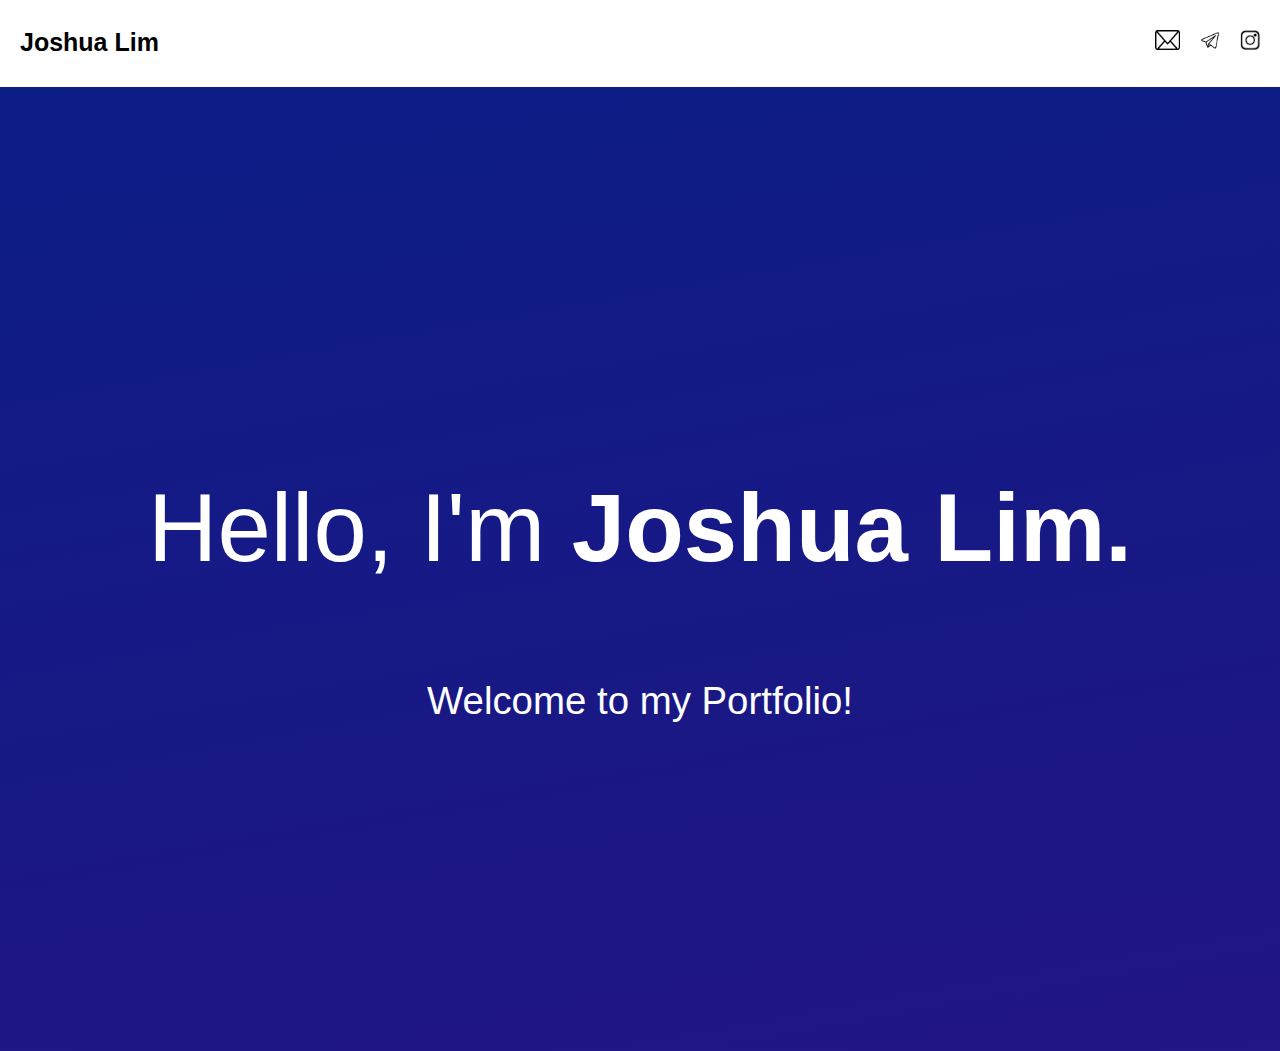
==== index.html @ 33210a92 "Update index.html" ====
<!DOCTYPE HTML>
  <html>
    
    <head>
      <link rel="stylesheet" href="style.css">
    </head>
  
    <body class="css-selector">
      
      <div class="header">
        <a href="index.html" class="logo" style="font-weight: 500;"><strong>Joshua Lim</strong></a>
        <div class="header-right">
          <a href="mailto:sosh@gmail.com"><img alt="Mail" src="mailLogo.PNG"
         width="25" height="20"></a>
          <a href="https://telegram.me/joshualim_30"><img alt="Telegram" src="telegramLogo.png"
         width="20" height="20"></a>
          <a href="https://www.instagram.com/joshualim_30"><img alt="Instagram" src="instagramLogo.png"
         width="20" height="20"></a>
        </div>
      </div>
      
      <div>
      <center>
        <div class="divFillA" style="display:table-cell; vertical-align:middle; width: 100vw; height: 100vh; z-index: -1; padding: 2.5vw;">
          <p style="font-size: 7.5vw; font-weight: 500;">Hello, I'm <strong>Joshua Lim.</strong></p>
          <h3 style="font-size: 3vw; font-weight: 400;">Welcome to my Portfolio!</h3>
        </div>
      </center>
      </div>
      
    </body>
    
</html>
---- style.css ----
body {
  margin: 0;
  padding: 0;
  color: white;
  font-family: Helvetica !important;
}

.css-selector {
    background: linear-gradient(350deg, rgba(65,244,251,1), rgba(81,2,125,1), rgba(10,30,135,1));
    background-size: 600% 600%;
    -webkit-animation: AnimationName 1s ease infinite;
    -moz-animation: AnimationName 1s ease infinite;
    -o-animation: AnimationName 1s ease infinite;
    animation: AnimationName 1s ease infinite;
}
@-webkit-keyframes AnimationName {
    0%{background-position:0% 50%}
    50%{background-position:100% 50%}
    100%{background-position:0% 50%}
}
@-moz-keyframes AnimationName {
    0%{background-position:0% 50%}
    50%{background-position:100% 50%}
    100%{background-position:0% 50%}
}
@-o-keyframes AnimationName {
    0%{background-position:0% 50%}
    50%{background-position:100% 50%}
    100%{background-position:0% 50%}
}
@keyframes AnimationName {
    0%{background-position:0% 50%}
    50%{background-position:100% 50%}
    100%{background-position:0% 50%}
}

.divClearR {
    position: center;
    background-color: transparent;
    box-sizing: border-box;
    padding: 30px;
    color: #fff;
    margin-top: 25px;
    margin-bottom: 25vh;
    width: 100%;
    height: 60vh;
    text-align: center;
}

.divClearR:after {
    position: absolute;
    width: 100%;
    height: 100vh;
    content: '';
    background: inherit;
    z-index: -1;
    top: 0;
    right: 0;
    left: 0;
    bottom: 0;
    transform-origin: top right;
    transform: skewY(-4deg);
}

.divClearL {
    position: center;
    background-color: transparent;
    box-sizing: border-box;
    padding: 30px;
    color: #fff;
    margin-top: 25px;
    margin-bottom: 25vh;
    width: 100%;
    height: 60vh;
    text-align: center;
}

.divClearL:after {
    position: absolute;
    width: 100%;
    height: 100vh;
    content: '';
    background: inherit;
    z-index: -1;
    top: 0;
    right: 0;
    left: 0;
    bottom: 0;
    transform-origin: top right;
    transform: skewY(-4deg);
}

.divFillR {


}


.divFillL {


}

/* Style the header with a grey background and some padding */
.header {
  overflow: hidden;
  background-color: white;
  padding: 20px 10px;
}

/* Style the header links */
.header a {
  float: left;
  color: black;
  text-align: center;
  padding: 10px;
  margin: 0px;
  text-decoration: none;
  font-size: 18px;
  line-height: 25px;
  border-radius: 15px;
}

/* Style the logo link (notice that we set the same value of line-height and font-size to prevent the header to increase when the font gets bigger */
.header a.logo {
  font-size: 25px;
  font-weight: bold;
}

/* Change the background color on mouse-over */
.header a:hover {
  background-color: #ddd;
  color: black;
}

/* Style the active/current link*/
.header a.active {
  background-color: black;
  color: white;
}

/* Float the link section to the right */
.header-right {
  float: right;
}

/* Add media queries for responsiveness - when the screen is 500px wide or less, stack the links on top of each other */
@media screen and (max-width: 500px) {
  .header a {
    float: none;
    display: block;
    text-align: left;
  }
  .header-right {
    float: none;
  }
}
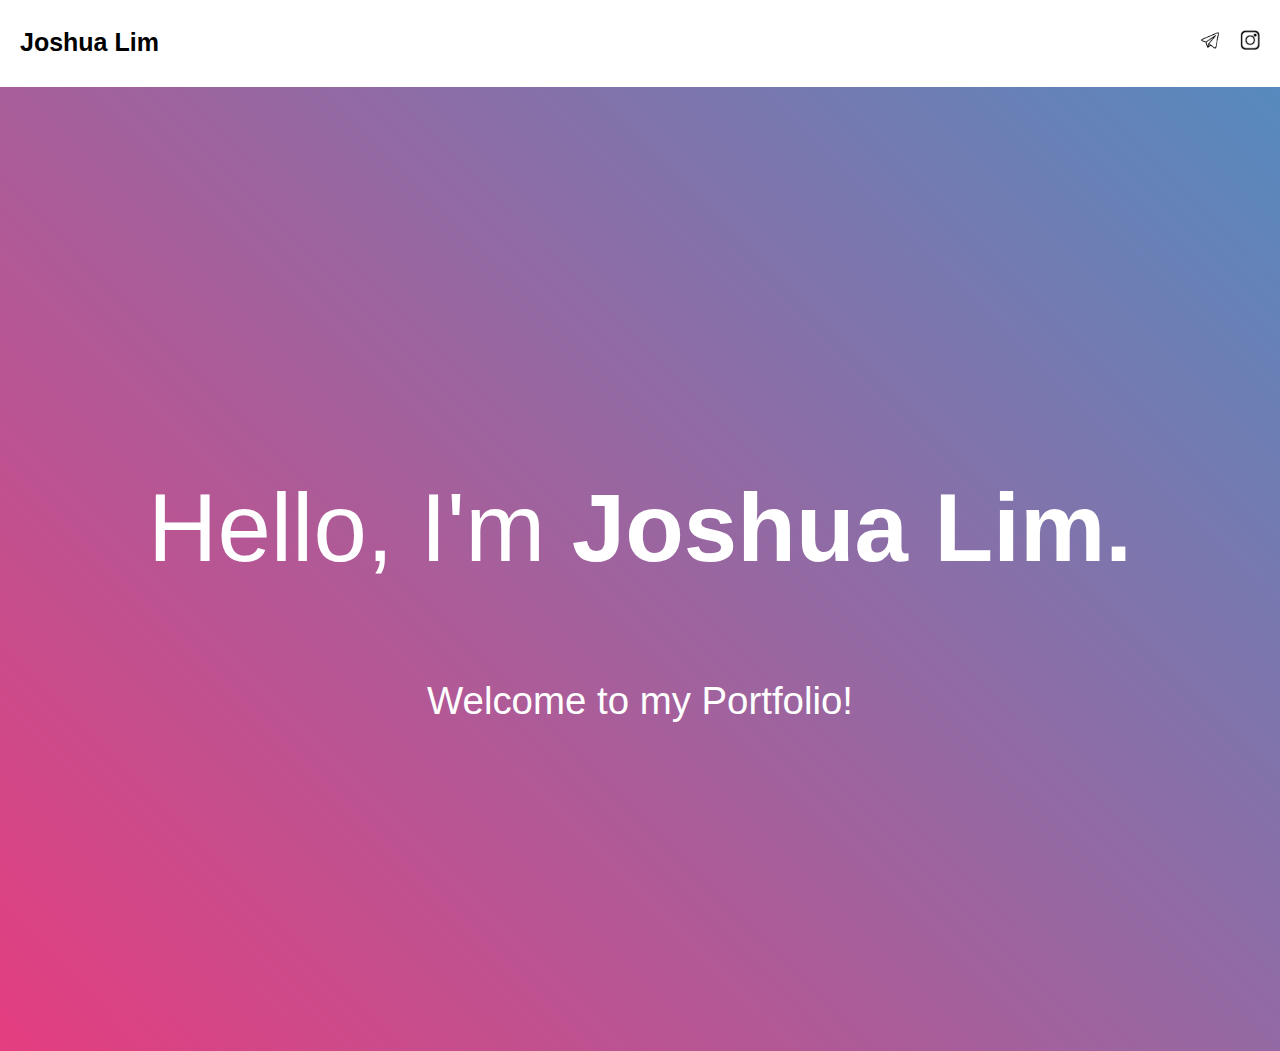
==== commit 814be990: "Update index.html" ====
--- a/index.html
+++ b/index.html
@@ -10,8 +10,6 @@
       <div class="header">
         <a href="index.html" class="logo" style="font-weight: 500;"><strong>Joshua Lim</strong></a>
         <div class="header-right">
-          <a href="mailto:sosh@gmail.com"><img alt="Mail" src="mailLogo.PNG"
-         width="25" height="20"></a>
           <a href="https://telegram.me/joshualim_30"><img alt="Telegram" src="telegramLogo.png"
          width="20" height="20"></a>
           <a href="https://www.instagram.com/joshualim_30"><img alt="Instagram" src="instagramLogo.png"
--- a/style.css
+++ b/style.css
@@ -3,35 +3,21 @@
   padding: 0;
   color: white;
   font-family: Helvetica !important;
+	background: linear-gradient(45deg, #ee7752, #e73c7e, #23a6d5, #23d5ab);
+	background-size: 400% 400%;
+	animation: gradient 15s ease infinite;
 }
 
-.css-selector {
-    background: linear-gradient(350deg, rgba(65,244,251,1), rgba(81,2,125,1), rgba(10,30,135,1));
-    background-size: 600% 600%;
-    -webkit-animation: AnimationName 1s ease infinite;
-    -moz-animation: AnimationName 1s ease infinite;
-    -o-animation: AnimationName 1s ease infinite;
-    animation: AnimationName 1s ease infinite;
-}
-@-webkit-keyframes AnimationName {
-    0%{background-position:0% 50%}
-    50%{background-position:100% 50%}
-    100%{background-position:0% 50%}
-}
-@-moz-keyframes AnimationName {
-    0%{background-position:0% 50%}
-    50%{background-position:100% 50%}
-    100%{background-position:0% 50%}
-}
-@-o-keyframes AnimationName {
-    0%{background-position:0% 50%}
-    50%{background-position:100% 50%}
-    100%{background-position:0% 50%}
-}
-@keyframes AnimationName {
-    0%{background-position:0% 50%}
-    50%{background-position:100% 50%}
-    100%{background-position:0% 50%}
+@keyframes gradient {
+	0% {
+		background-position: 0% 50%;
+	}
+	50% {
+		background-position: 100% 50%;
+	}
+	100% {
+		background-position: 0% 50%;
+	}
 }
 
 .divClearR {
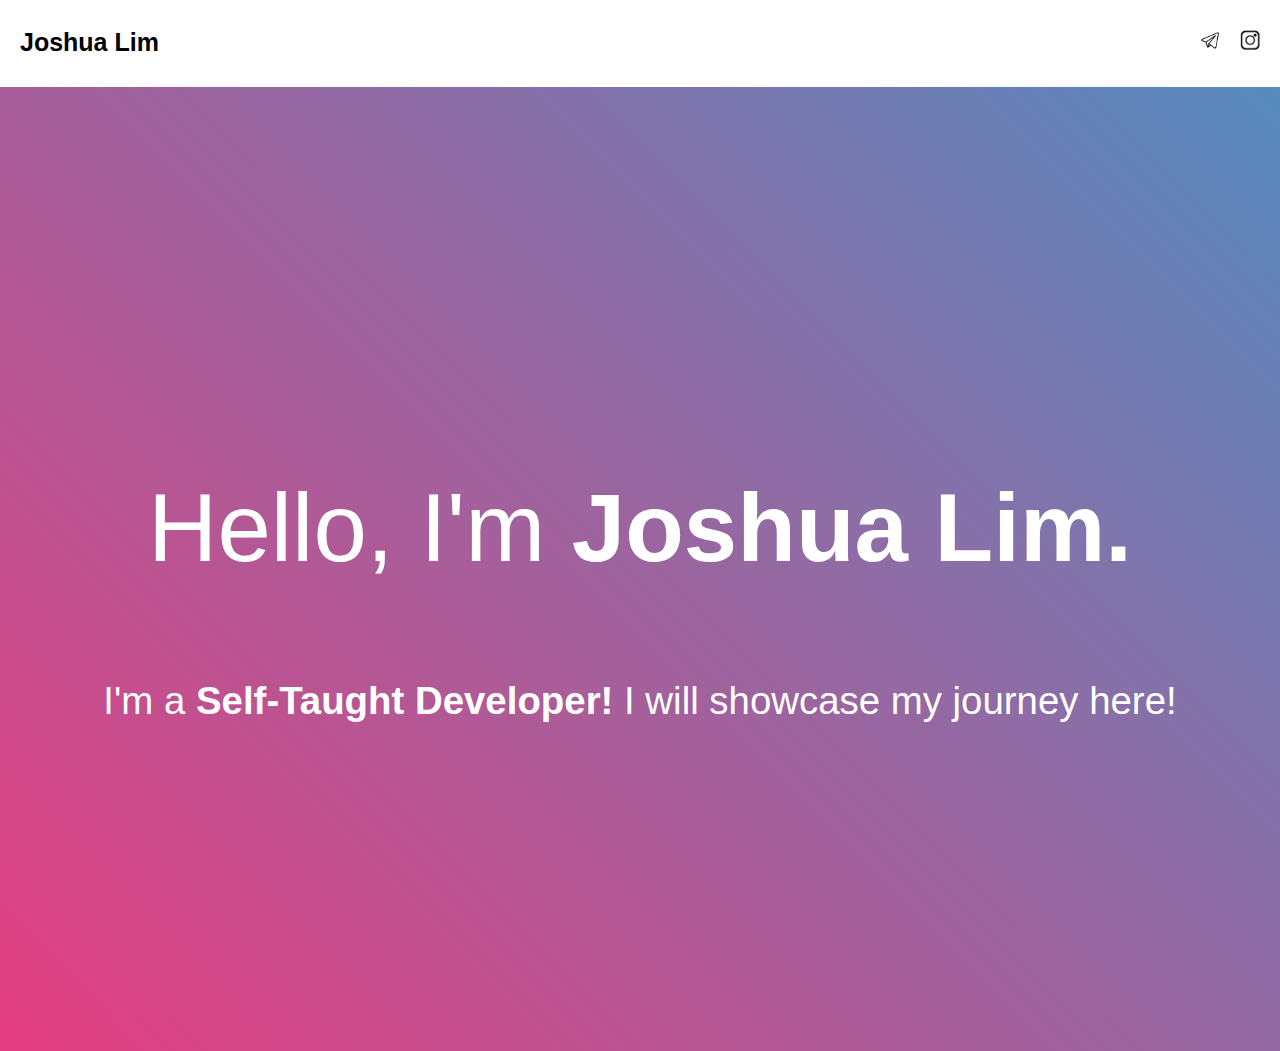
==== commit 5d332cc6: "Update index.html" ====
--- a/index.html
+++ b/index.html
@@ -21,7 +21,7 @@
       <center>
         <div class="divFillA" style="display:table-cell; vertical-align:middle; width: 100vw; height: 100vh; z-index: -1; padding: 2.5vw;">
           <p style="font-size: 7.5vw; font-weight: 500;">Hello, I'm <strong>Joshua Lim.</strong></p>
-          <h3 style="font-size: 3vw; font-weight: 400;">Welcome to my Portfolio!</h3>
+          <p style="font-size: 3vw; font-weight: 400;">I'm a <strong>Self-Taught Developer!</strong> I will showcase my journey here!</p>
         </div>
       </center>
       </div>
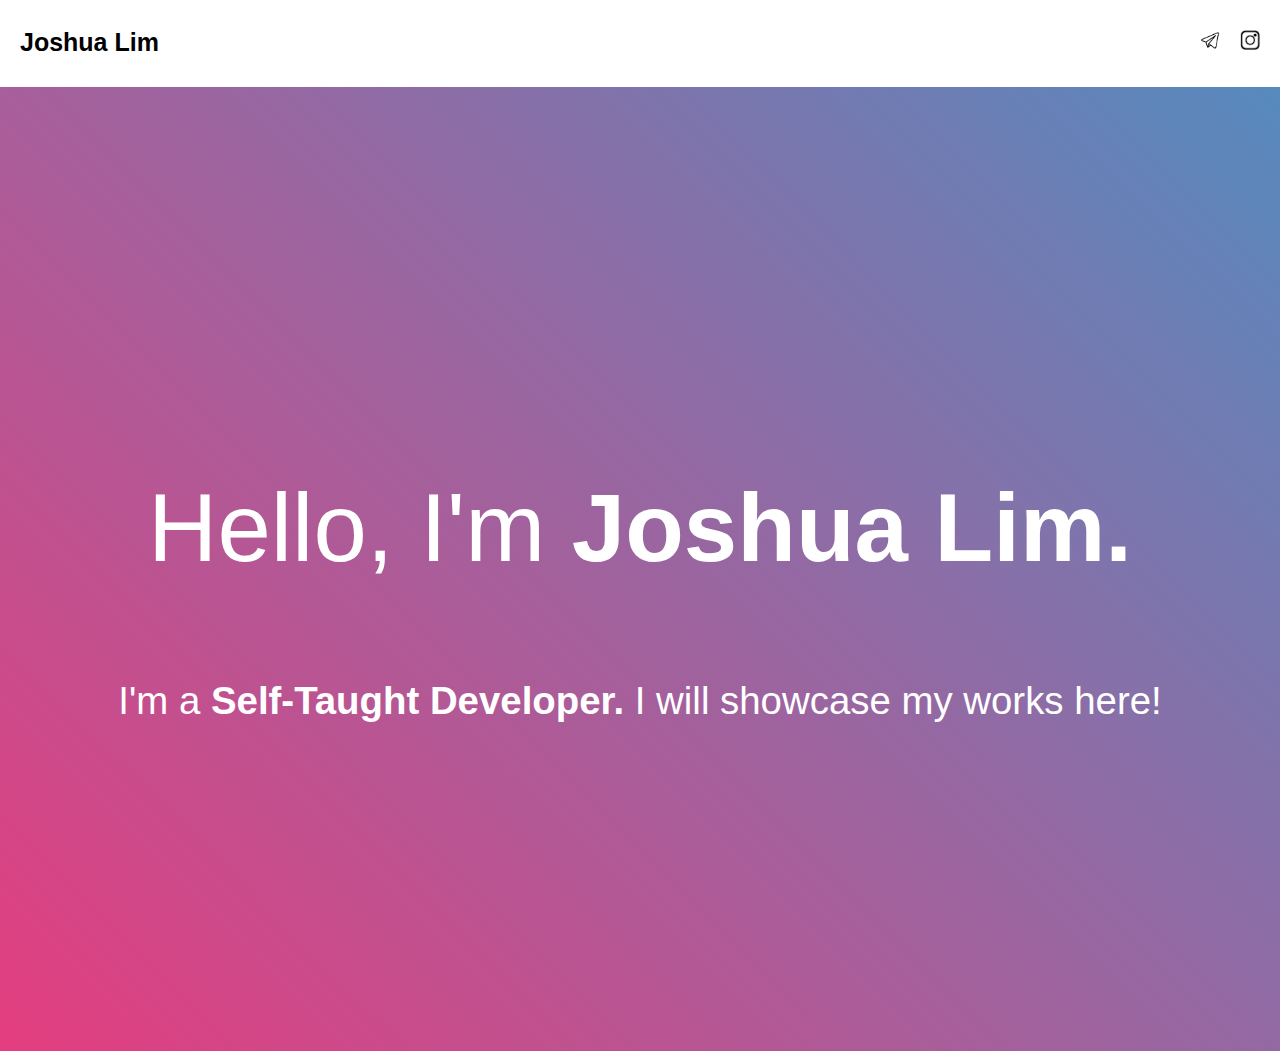
==== commit 6fab49fb: "Update index.html" ====
--- a/index.html
+++ b/index.html
@@ -21,7 +21,7 @@
       <center>
         <div class="divFillA" style="display:table-cell; vertical-align:middle; width: 100vw; height: 100vh; z-index: -1; padding: 2.5vw;">
           <p style="font-size: 7.5vw; font-weight: 500;">Hello, I'm <strong>Joshua Lim.</strong></p>
-          <p style="font-size: 3vw; font-weight: 400;">I'm a <strong>Self-Taught Developer!</strong> I will showcase my journey here!</p>
+          <p style="font-size: 3vw; font-weight: 400;">I'm a <strong>Self-Taught Developer.</strong> I will showcase my works here!</p>
         </div>
       </center>
       </div>
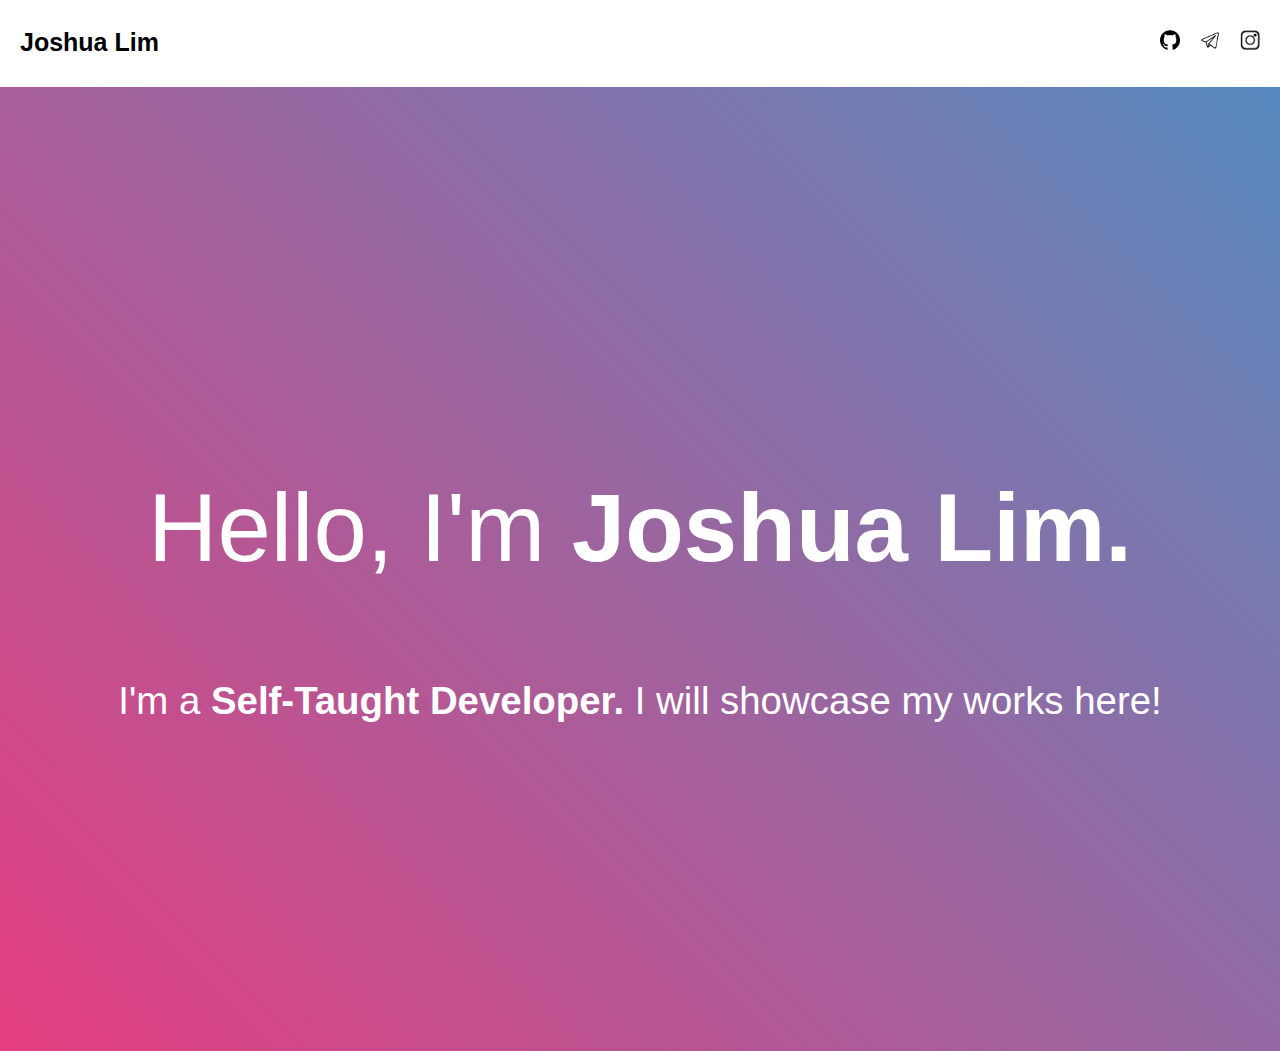
==== commit a4e6754b: "Update index.html" ====
--- a/index.html
+++ b/index.html
@@ -10,6 +10,8 @@
       <div class="header">
         <a href="index.html" class="logo" style="font-weight: 500;"><strong>Joshua Lim</strong></a>
         <div class="header-right">
+          <a href="https://github.com/joshualim30"><img alt="GitHub" src="githubLogo.png"
+         width="20" height="20"></a>
           <a href="https://telegram.me/joshualim_30"><img alt="Telegram" src="telegramLogo.png"
          width="20" height="20"></a>
           <a href="https://www.instagram.com/joshualim_30"><img alt="Instagram" src="instagramLogo.png"
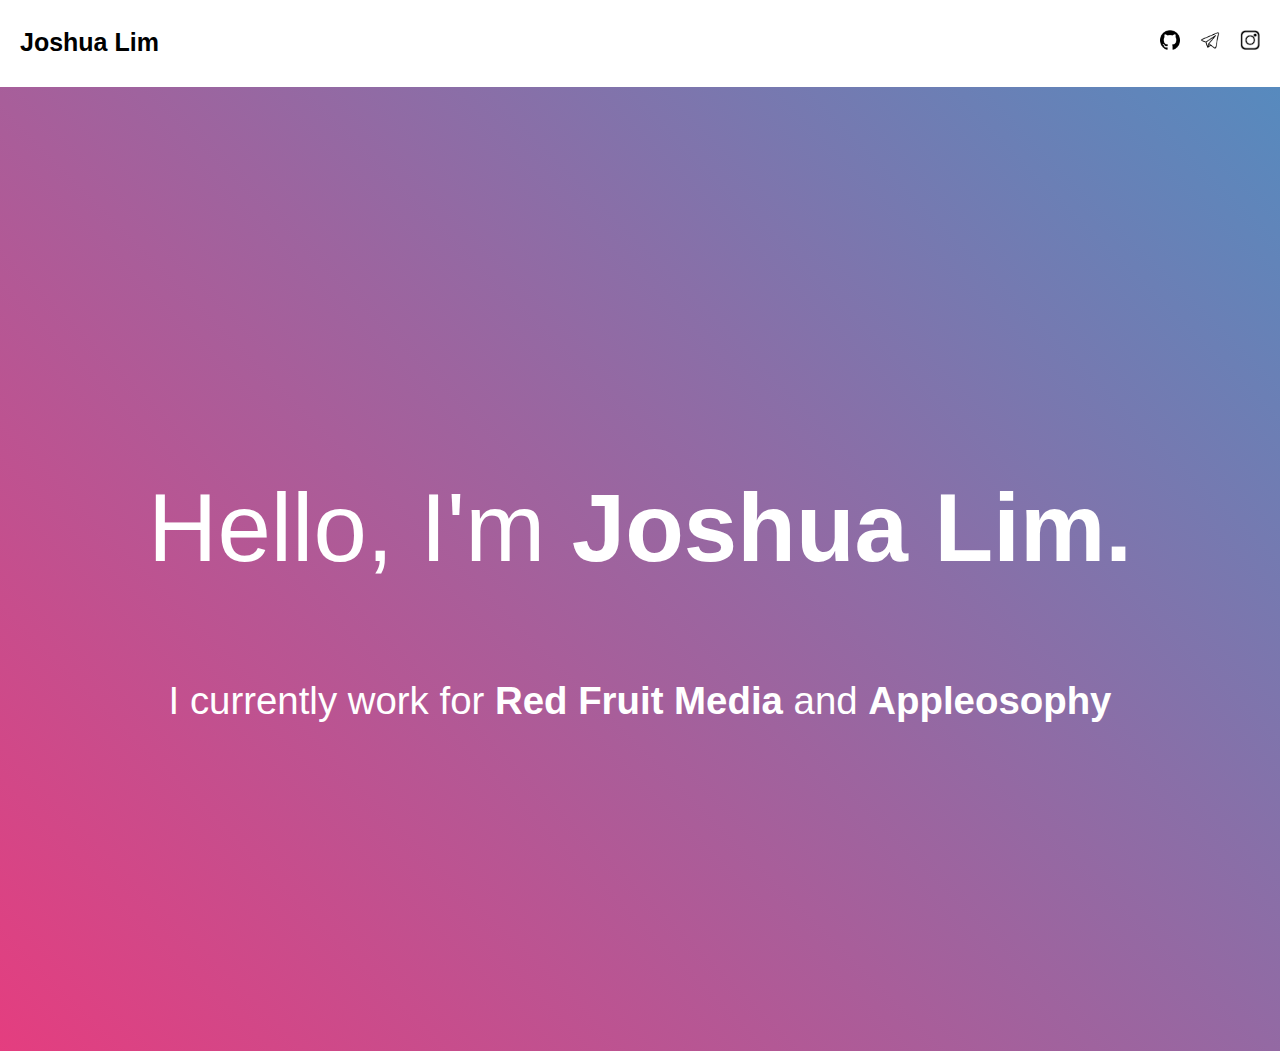
==== commit c05eb5a6: "Update index.html" ====
--- a/index.html
+++ b/index.html
@@ -23,7 +23,7 @@
       <center>
         <div class="divFillA" style="display:table-cell; vertical-align:middle; width: 100vw; height: 100vh; z-index: -1; padding: 2.5vw;">
           <p style="font-size: 7.5vw; font-weight: 500;">Hello, I'm <strong>Joshua Lim.</strong></p>
-          <p style="font-size: 3vw; font-weight: 400;">I'm a <strong>Self-Taught Developer.</strong> I will showcase my works here!</p>
+          <p style="font-size: 3vw; font-weight: 400;">I currently work for <strong>Red Fruit Media</strong> and <strong>Appleosophy</strong></p>
         </div>
       </center>
       </div>
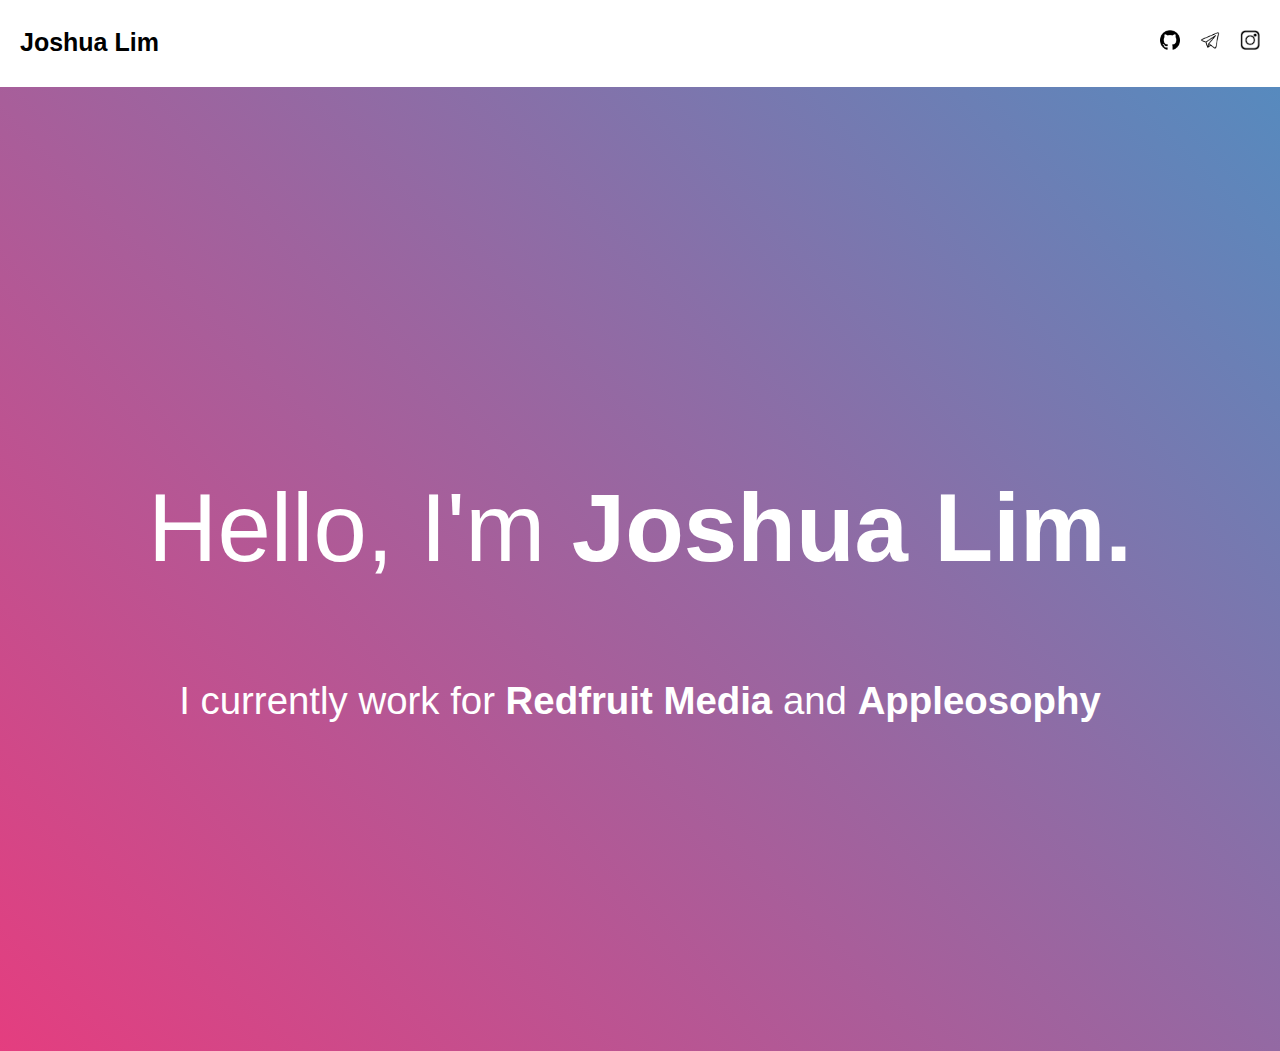
==== commit a608bd71: "Update index.html" ====
--- a/index.html
+++ b/index.html
@@ -23,7 +23,7 @@
       <center>
         <div class="divFillA" style="display:table-cell; vertical-align:middle; width: 100vw; height: 100vh; z-index: -1; padding: 2.5vw;">
           <p style="font-size: 7.5vw; font-weight: 500;">Hello, I'm <strong>Joshua Lim.</strong></p>
-          <p style="font-size: 3vw; font-weight: 400;">I currently work for <strong>Red Fruit Media</strong> and <strong>Appleosophy</strong></p>
+          <p style="font-size: 3vw; font-weight: 400;">I currently work for <strong>Redfruit Media</strong> and <strong>Appleosophy</strong></p>
         </div>
       </center>
       </div>
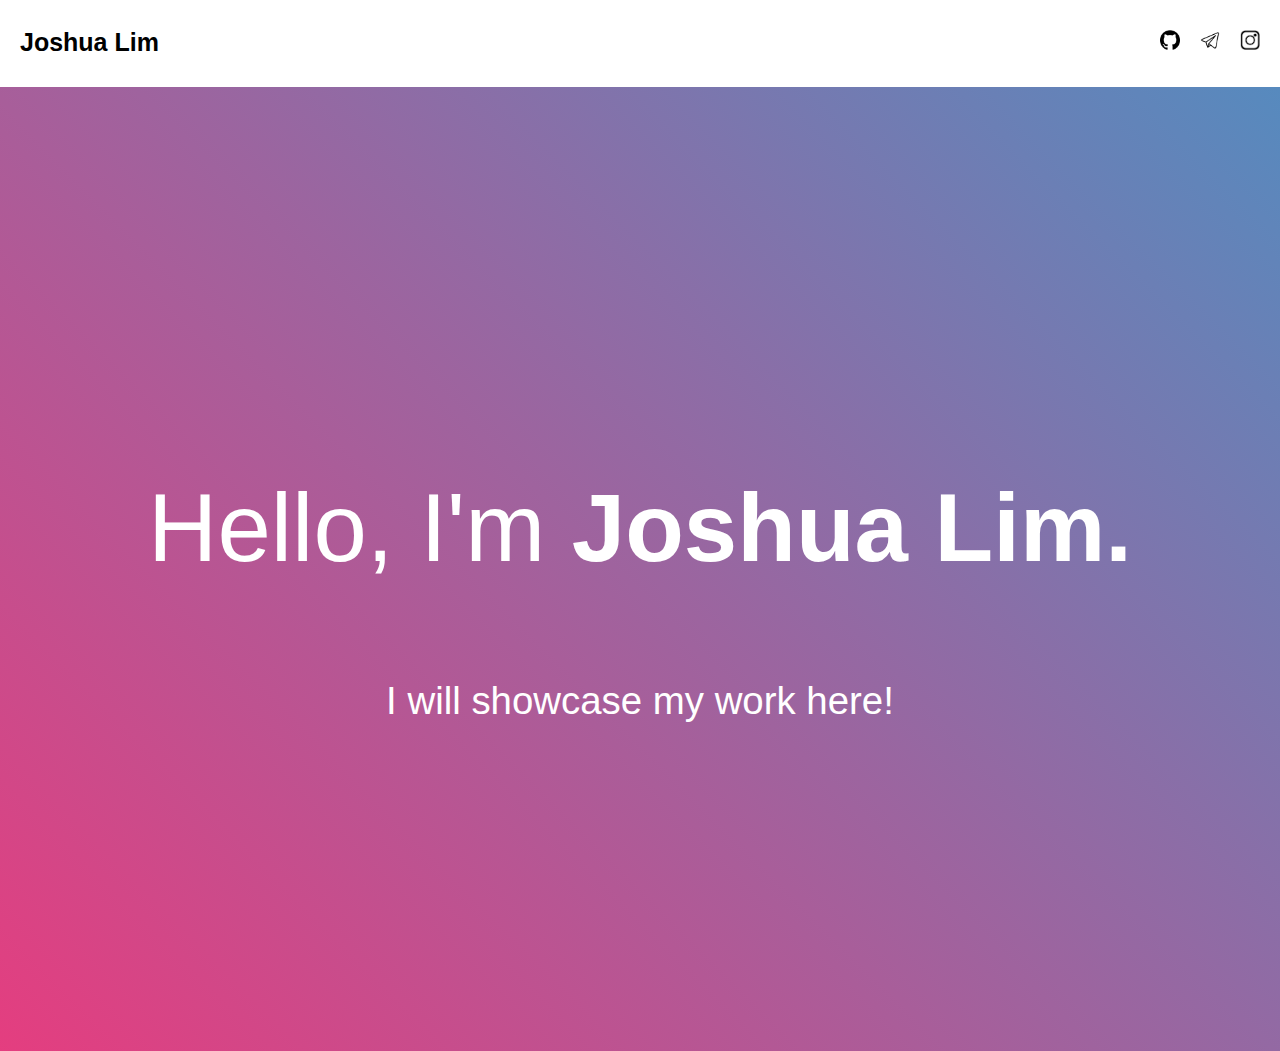
==== commit 336b3134: "Update index.html" ====
--- a/index.html
+++ b/index.html
@@ -23,7 +23,7 @@
       <center>
         <div class="divFillA" style="display:table-cell; vertical-align:middle; width: 100vw; height: 100vh; z-index: -1; padding: 2.5vw;">
           <p style="font-size: 7.5vw; font-weight: 500;">Hello, I'm <strong>Joshua Lim.</strong></p>
-          <p style="font-size: 3vw; font-weight: 400;">I currently work for <strong>Redfruit Media</strong> and <strong>Appleosophy</strong></p>
+          <p style="font-size: 3vw; font-weight: 400;">I will showcase my work here!</p>
         </div>
       </center>
       </div>
